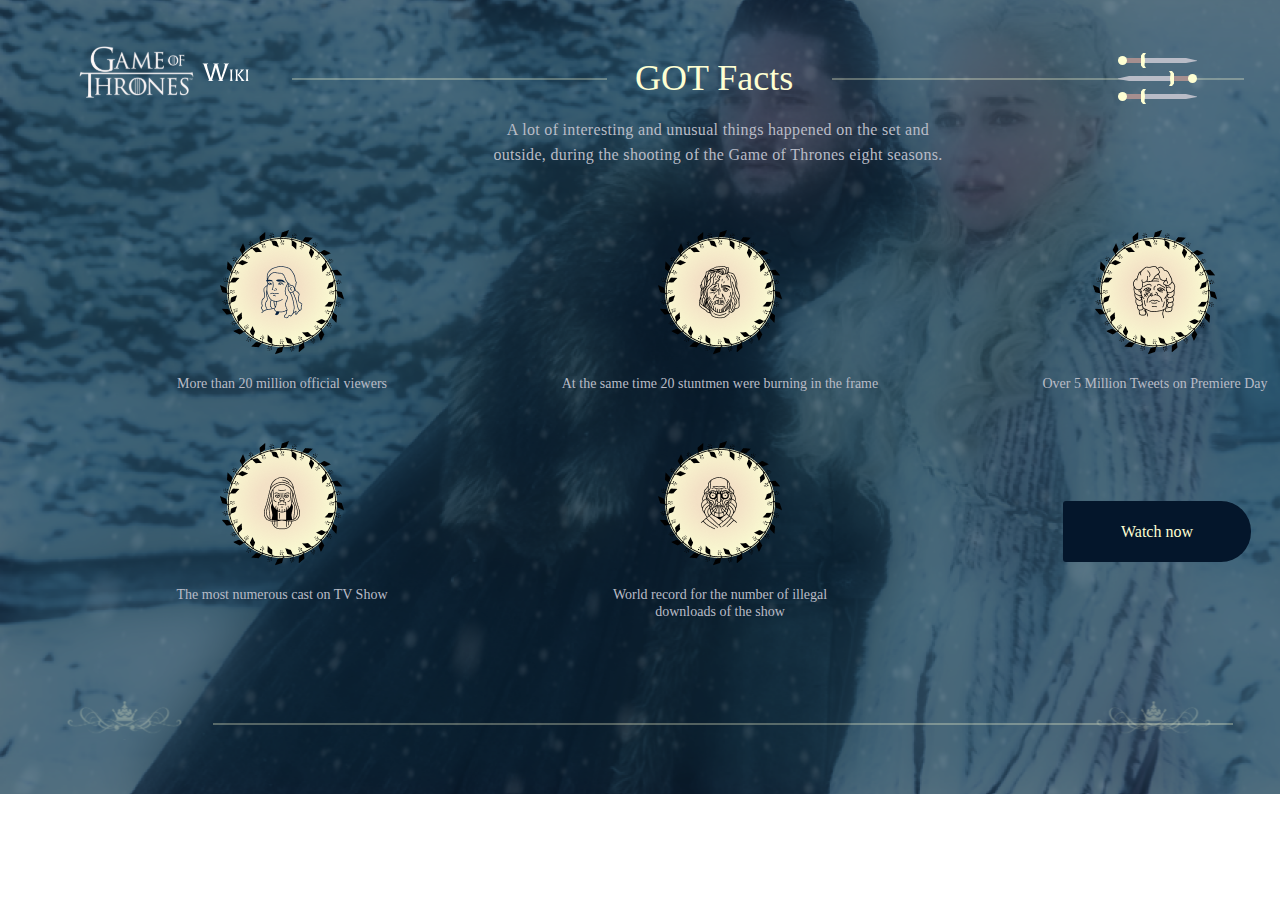
==== second_page/index.html @ d97a8790 "test commit" ====
<!DOCTYPE html>
<html lang="en">
<head>
    <meta charset="UTF-8">
    <meta name="viewport" content="width=device-width, initial-scale=1.0">
    <link rel="stylesheet" href="style/reset.css">
    <link rel="stylesheet" href="style/style.css">
    <title>Facts</title>
</head>
<body>

    <section class="second-page">
        <section class="header">
          <a href="index.html">  <img class="logo1" src="image/logo1.svg" alt="logo"> </a>
            <hr class="line">
            <p class="got_facts">GOT Facts</p>
            <hr class="line1">
            <img class="burger" src="image/burger.svg" alt="burger">
            <p class="description">A lot of interesting and unusual things happened on the set and <br> 
                outside, during the shooting of the Game of Thrones eight seasons.</p>
        </section>
         <section class="body">
             <div class="body_content">
             <div class="content">
                <img src="image/1.png" alt="1">
                <p>More than 20 million official viewers</p>
             </div>
            <div class="content">
                <img src="image/2.png" alt="2">
             <p>At the same time 20 stuntmen were burning in the frame</p>
            </div>
            <div class="content">
                <img src="image/3.png" alt="3">
             <p>Over 5 Million Tweets on Premiere Day</p>
            </div>
             <div class="content">
                <img src="image/4.png" alt="4">
                <p>The most numerous cast on TV Show</p>
             </div>
             <div class="content">
                <img src="image/5.png" alt="5">
                <p>World record for the number of illegal  <br>
                   downloads of the show</p>
             </div>
            </div>

            <button class="watch_now">Watch now</button>
             
         </section>   
         <footer>
                <img class="mask1" src="image/mask.svg" alt="mask">
                <hr class="line2">
                <img class="mask2" src="image/mask.svg" alt="mask">
         </footer>

    </section>
    
</body>
</html>
---- second_page/style/style.css ----
.second-page {
    background: url("../image/bg.png");
    width: 1440px;
    height: 794px;
    background-size: 1443px calc(100% + 94px);
    background-position-y: -60px ;
}

.header .logo1 {
    position: absolute;
    top:44px;
    left:72px;
}

.header .line {
position: absolute;
width: 313.35px;
left: 292px;
top: 70px;
opacity: 0.3;
border: 1px solid #FEFFD3;
}

.header .got_facts {
position: absolute;
left: 635px;
top: 60px;
font-size: 36px;
color: #FEFFD3;
}

.header .line1 {
position: absolute;
width: 410.15px;
left: 832px;
top: 70px;
opacity: 0.3;
border: 1px solid #FEFFD3;
}

.header .burger {
    position: absolute;
    right: 83px;
    top: 53px;
}

.header .description {
position: absolute;
width: 585.78px;
height: 56.71px;
left: 425.11px;
top: 117.56px;
font-size: 16px;
line-height: 156.23%;
text-align: center;
letter-spacing: 0.02em;
color: #B9BCC7;
}

.body .body_content .content {
    position: absolute;
}

.body .body_content .content:nth-child(1),
.body .body_content .content:nth-child(2),
.body .body_content .content:nth-child(3){

    top: 230px;    
}


.body .body_content .content:nth-child(4),
.body .body_content .content:nth-child(5) {
    top: 441px;
}

.body .body_content .content:nth-child(1),
.body .body_content .content:nth-child(4) {
    left:80px;
}

.body .body_content .content:nth-child(2),
.body .body_content .content:nth-child(5) {
    left:518px;
}

.body .body_content .content:nth-child(3) {
    left:953px;
}

.body .body_content .content img {
    padding:0 140px;
    }

.body .body_content .content p {
text-align: center;
padding: 17px;
font-size: 14px;
line-height: 17px;
text-align: center;
color: #B9BCC7;
}

.watch_now {
        position: absolute;
        left: 1063px;
        top: 501px;
        font-family: Montserrat;
        font-size: 16px;
        color: #FEFFD3;
        
        background: #04162B;
        border-radius: 3px 30px 30px 3px;
        width: 188px;
        height: 61px;
        border: none;

}

.mask1 {
position: absolute;
width: 127.34px;
height: 38.62px;
left: 60.58px;
top: 701px;

}


.mask2 {
    position: absolute;
    width: 127.34px;
    height: 38.62px;
    right: 63px;
    top: 701px; 
}

.line2 {
    position: absolute;
    width: 1018.88px;
    height: 0px;
    left: 212.56px;
    top: 715px;
    opacity: 0.3;
    border: 1px solid #FEFFD3;
}
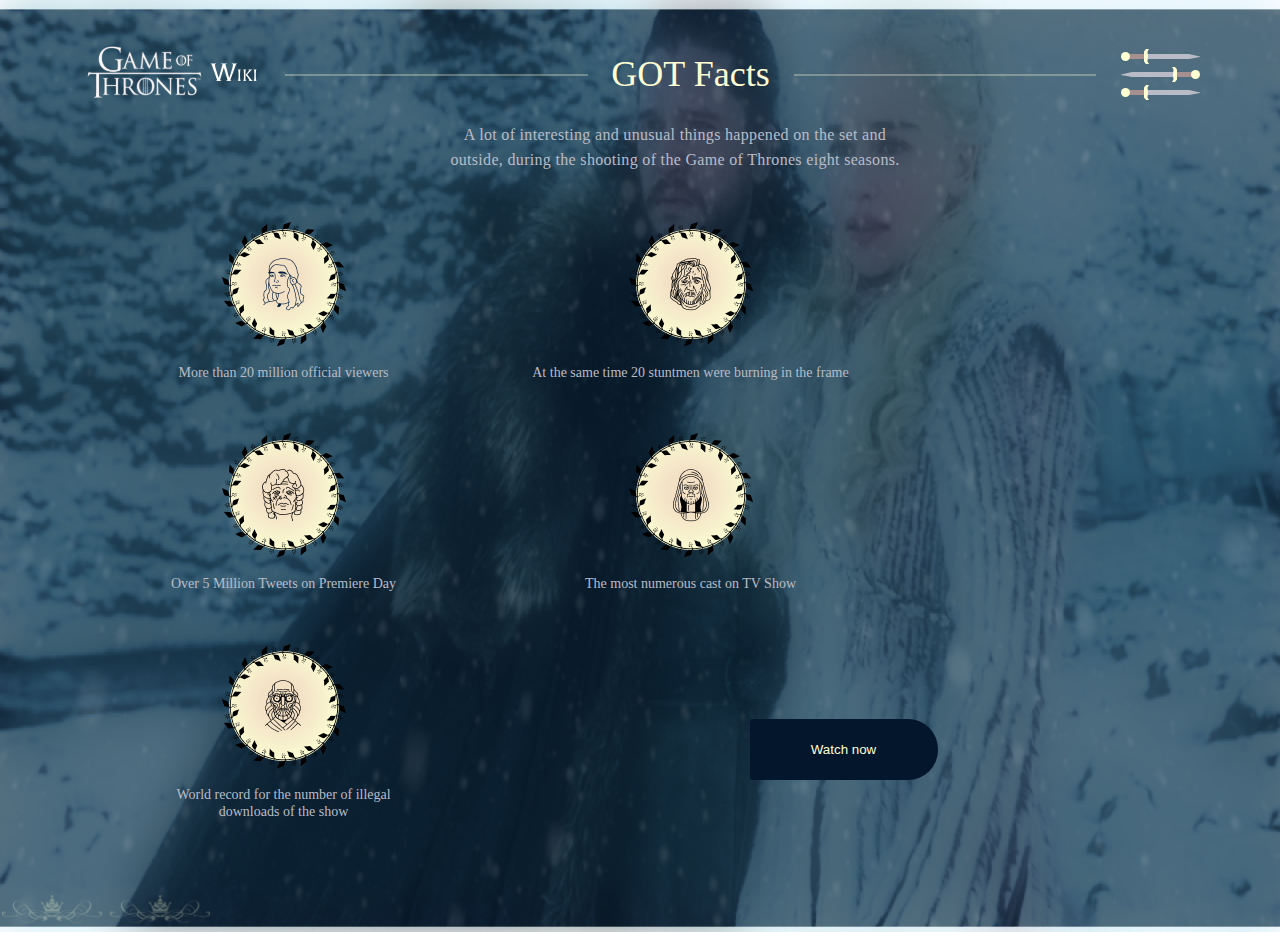
==== commit 2e2d8751: "test flex" ====
--- a/second_page/index.html
+++ b/second_page/index.html
@@ -1,59 +1,58 @@
 <!DOCTYPE html>
 <html lang="en">
-<head>
-    <meta charset="UTF-8">
-    <meta name="viewport" content="width=device-width, initial-scale=1.0">
-    <link rel="stylesheet" href="style/reset.css">
-    <link rel="stylesheet" href="style/style.css">
+  <head>
+    <meta charset="UTF-8" />
+    <meta name="viewport" content="width=device-width, initial-scale=1.0" />
+    <link rel="stylesheet" href="style/reset.css" />
+    <link rel="stylesheet" href="style/style.css" />
     <title>Facts</title>
-</head>
-<body>
+  </head>
+  <body>
+    <section class="second-page">
+      <section class="header">
+        <a href="index.html">
+          <img class="logo1" src="image/logo1.svg" alt="logo" />
+        </a>
+        <h1>GOT Facts</h1>
+        <img class="burger" src="image/burger.svg" alt="burger" />
+      </section>
+      <section class="body">
+        <p class="description">
+          A lot of interesting and unusual things happened on the set and <br />
+          outside, during the shooting of the Game of Thrones eight seasons.
+        </p>
+        <div class="body_content">
+          <div class="content">
+            <img src="image/1.png" alt="1" />
+            <p>More than 20 million official viewers</p>
+          </div>
+          <div class="content">
+            <img src="image/2.png" alt="2" />
+            <p>At the same time 20 stuntmen were burning in the frame</p>
+          </div>
+          <div class="content">
+            <img src="image/3.png" alt="3" />
+            <p>Over 5 Million Tweets on Premiere Day</p>
+          </div>
+          <div class="content">
+            <img src="image/4.png" alt="4" />
+            <p>The most numerous cast on TV Show</p>
+          </div>
+          <div class="content">
+            <img src="image/5.png" alt="5" />
+            <p>
+              World record for the number of illegal <br />
+              downloads of the show
+            </p>
+          </div>
 
-    <section class="second-page">
-        <section class="header">
-          <a href="index.html">  <img class="logo1" src="image/logo1.svg" alt="logo"> </a>
-            <hr class="line">
-            <p class="got_facts">GOT Facts</p>
-            <hr class="line1">
-            <img class="burger" src="image/burger.svg" alt="burger">
-            <p class="description">A lot of interesting and unusual things happened on the set and <br> 
-                outside, during the shooting of the Game of Thrones eight seasons.</p>
-        </section>
-         <section class="body">
-             <div class="body_content">
-             <div class="content">
-                <img src="image/1.png" alt="1">
-                <p>More than 20 million official viewers</p>
-             </div>
-            <div class="content">
-                <img src="image/2.png" alt="2">
-             <p>At the same time 20 stuntmen were burning in the frame</p>
-            </div>
-            <div class="content">
-                <img src="image/3.png" alt="3">
-             <p>Over 5 Million Tweets on Premiere Day</p>
-            </div>
-             <div class="content">
-                <img src="image/4.png" alt="4">
-                <p>The most numerous cast on TV Show</p>
-             </div>
-             <div class="content">
-                <img src="image/5.png" alt="5">
-                <p>World record for the number of illegal  <br>
-                   downloads of the show</p>
-             </div>
-            </div>
-
-            <button class="watch_now">Watch now</button>
-             
-         </section>   
-         <footer>
-                <img class="mask1" src="image/mask.svg" alt="mask">
-                <hr class="line2">
-                <img class="mask2" src="image/mask.svg" alt="mask">
-         </footer>
-
+          <button class="watch_now">Watch now</button>
+        </div>
+      </section>
+      <footer>
+        <img class="mask1" src="image/mask.svg" alt="mask" />
+        <img class="mask2" src="image/mask.svg" alt="mask" />
+      </footer>
     </section>
-    
-</body>
-</html>+  </body>
+</html>
--- a/second_page/style/style.css
+++ b/second_page/style/style.css
@@ -1,146 +1,96 @@
 .second-page {
-    background: url("../image/bg.png");
-    width: 1440px;
-    height: 794px;
-    background-size: 1443px calc(100% + 94px);
-    background-position-y: -60px ;
+  position: absolute;
+  background: url("../image/bg.png");
+  min-width: 100%;
+  min-height: 100%;
+  background-size: 100% calc(100% + 94px);
+  background-position-y: -60px;
 }
 
-.header .logo1 {
-    position: absolute;
-    top:44px;
-    left:72px;
+.header {
+  display: flex;
+  align-items: center;
+  justify-content: space-between;
+  padding: 44px 80px 18px;
 }
 
-.header .line {
-position: absolute;
-width: 313.35px;
-left: 292px;
-top: 70px;
-opacity: 0.3;
-border: 1px solid #FEFFD3;
+.header h1 {
+  position: relative;
+  width: 100%;
+  margin: 0 25px;
+  text-align: center;
+  font-family: Roboto;
+  font-style: normal;
+  font-weight: normal;
+  font-size: 36px;
+  color: #feffd3;
 }
 
-.header .got_facts {
-position: absolute;
-left: 635px;
-top: 60px;
-font-size: 36px;
-color: #FEFFD3;
+.header h1:after {
+  position: absolute;
+  content: "";
+  top: 18px;
+  left: 0;
+  opacity: 0.3;
+  width: calc((100% - 210px) / 2);
+  border: 1px solid #feffd3;
 }
 
-.header .line1 {
-position: absolute;
-width: 410.15px;
-left: 832px;
-top: 70px;
-opacity: 0.3;
-border: 1px solid #FEFFD3;
+.header h1:before {
+  position: absolute;
+  content: "";
+  top: 18px;
+  right: 0;
+  opacity: 0.3;
+  width: calc((100% - 210px) / 2);
+  border: 1px solid #feffd3;
 }
 
-.header .burger {
-    position: absolute;
-    right: 83px;
-    top: 53px;
+.body {
+  margin: 0 80px 0;
 }
 
-.header .description {
-position: absolute;
-width: 585.78px;
-height: 56.71px;
-left: 425.11px;
-top: 117.56px;
-font-size: 16px;
-line-height: 156.23%;
-text-align: center;
-letter-spacing: 0.02em;
-color: #B9BCC7;
+.body .description {
+  text-align: center;
+  width: 585.78px;
+  padding-left: 70px;
+  margin: 0 auto;
+  font-weight: 500;
+  font-size: 16px;
+  line-height: 25px;
+  letter-spacing: 0.02em;
+  color: #b9bcc7;
+}
+
+.body .body_content {
+  display: flex;
+  flex-wrap: wrap;
+  margin: 50px 0 40px;
 }
 
 .body .body_content .content {
-    position: absolute;
+  width: 361px;
+  height: 196px;
+  display: flex;
+  flex-direction: column;
+  align-items: center;
+  margin: 0 23px 15px;
 }
 
-.body .body_content .content:nth-child(1),
-.body .body_content .content:nth-child(2),
-.body .body_content .content:nth-child(3){
-
-    top: 230px;    
-}
-
-
-.body .body_content .content:nth-child(4),
-.body .body_content .content:nth-child(5) {
-    top: 441px;
-}
-
-.body .body_content .content:nth-child(1),
-.body .body_content .content:nth-child(4) {
-    left:80px;
-}
-
-.body .body_content .content:nth-child(2),
-.body .body_content .content:nth-child(5) {
-    left:518px;
-}
-
-.body .body_content .content:nth-child(3) {
-    left:953px;
-}
-
-.body .body_content .content img {
-    padding:0 140px;
-    }
-
 .body .body_content .content p {
-text-align: center;
-padding: 17px;
-font-size: 14px;
-line-height: 17px;
-text-align: center;
-color: #B9BCC7;
+  margin-top: 17px;
+  font-size: 14px;
+  line-height: 17px;
+  color: #b9bcc7;
+  text-align: center;
 }
 
 .watch_now {
-        position: absolute;
-        left: 1063px;
-        top: 501px;
-        font-family: Montserrat;
-        font-size: 16px;
-        color: #FEFFD3;
-        
-        background: #04162B;
-        border-radius: 3px 30px 30px 3px;
-        width: 188px;
-        height: 61px;
-        border: none;
-
+  margin: auto;
+  background: #04162b;
+  border-radius: 3px 30px 30px 3px;
+  width: 188px;
+  height: 61px;
+  border: none;
+  color: #feffd3;
 }
-
-.mask1 {
-position: absolute;
-width: 127.34px;
-height: 38.62px;
-left: 60.58px;
-top: 701px;
-
-}
-
-
-.mask2 {
-    position: absolute;
-    width: 127.34px;
-    height: 38.62px;
-    right: 63px;
-    top: 701px; 
-}
-
-.line2 {
-    position: absolute;
-    width: 1018.88px;
-    height: 0px;
-    left: 212.56px;
-    top: 715px;
-    opacity: 0.3;
-    border: 1px solid #FEFFD3;
-}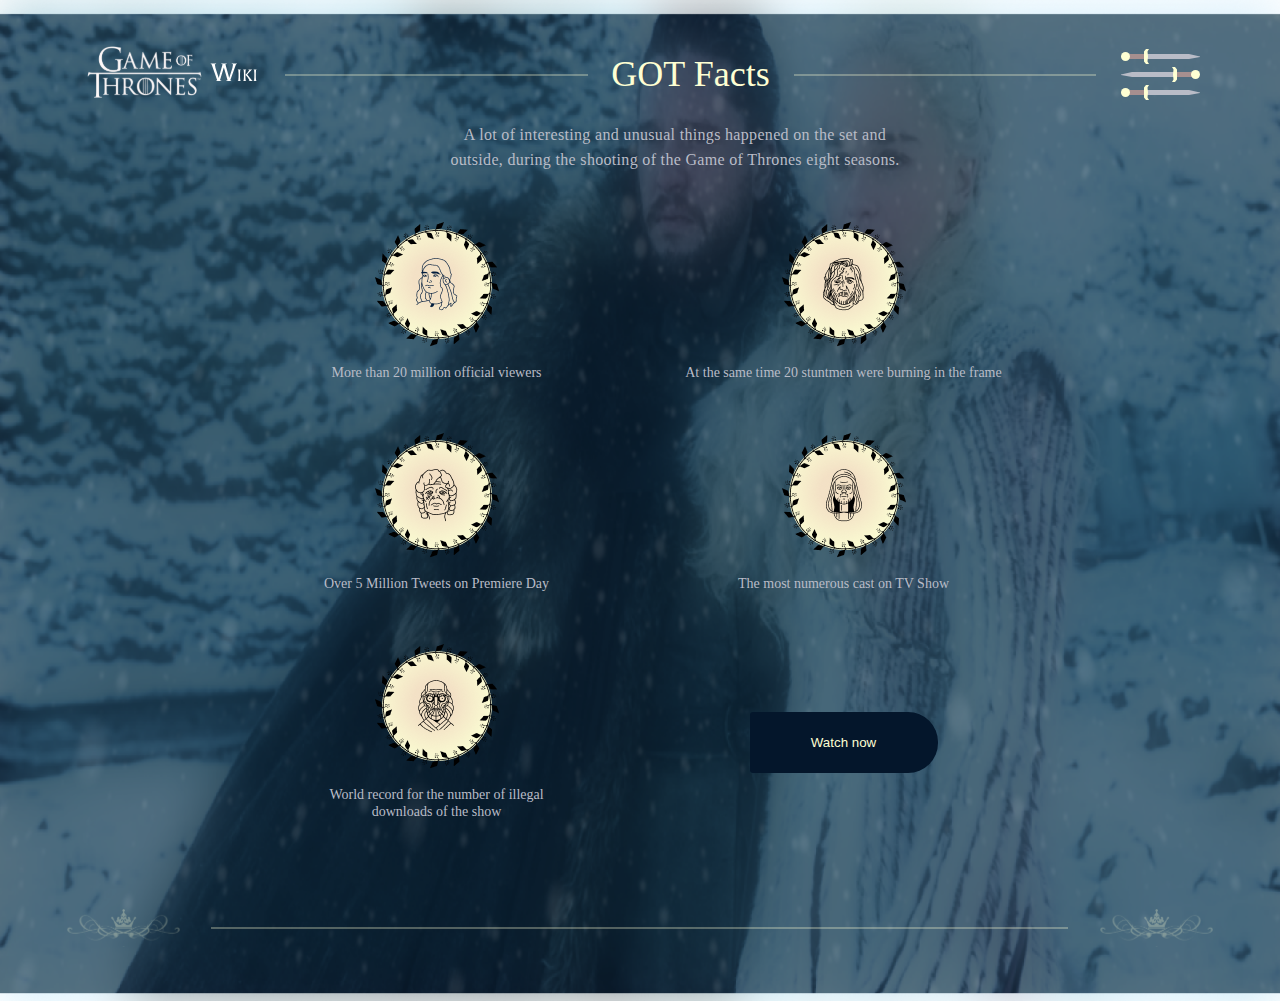
==== commit 5e7a29b3: "test flex" ====
--- a/second_page/index.html
+++ b/second_page/index.html
@@ -45,13 +45,14 @@
               downloads of the show
             </p>
           </div>
-
-          <button class="watch_now">Watch now</button>
+          <div class="content">
+            <button class="watch_now">Watch now</button>
+          </div>
         </div>
       </section>
       <footer>
-        <img class="mask1" src="image/mask.svg" alt="mask" />
-        <img class="mask2" src="image/mask.svg" alt="mask" />
+        <img src="image/mask.svg" alt="mask" />
+        <img src="image/mask.svg" alt="mask" />
       </footer>
     </section>
   </body>
--- a/second_page/style/style.css
+++ b/second_page/style/style.css
@@ -66,6 +66,7 @@
   display: flex;
   flex-wrap: wrap;
   margin: 50px 0 40px;
+  justify-content: center;
 }
 
 .body .body_content .content {
@@ -85,7 +86,7 @@
   text-align: center;
 }
 
-.watch_now {
+.body .watch_now {
   margin: auto;
   background: #04162b;
   border-radius: 3px 30px 30px 3px;
@@ -94,3 +95,26 @@
   border: none;
   color: #feffd3;
 }
+
+footer {
+  position: relative;
+  bottom: 0;
+  display: flex;
+  justify-content: space-between;
+  margin: 54px 60px;
+}
+
+footer img {
+  width: 127px;
+  height: 38px;
+}
+
+footer:after {
+  position: absolute;
+  content: "";
+  opacity: 0.3;
+  top: 18px;
+  left: 151px;
+  border: 1px solid #feffd3;
+  width: calc(100% - 305px);
+}
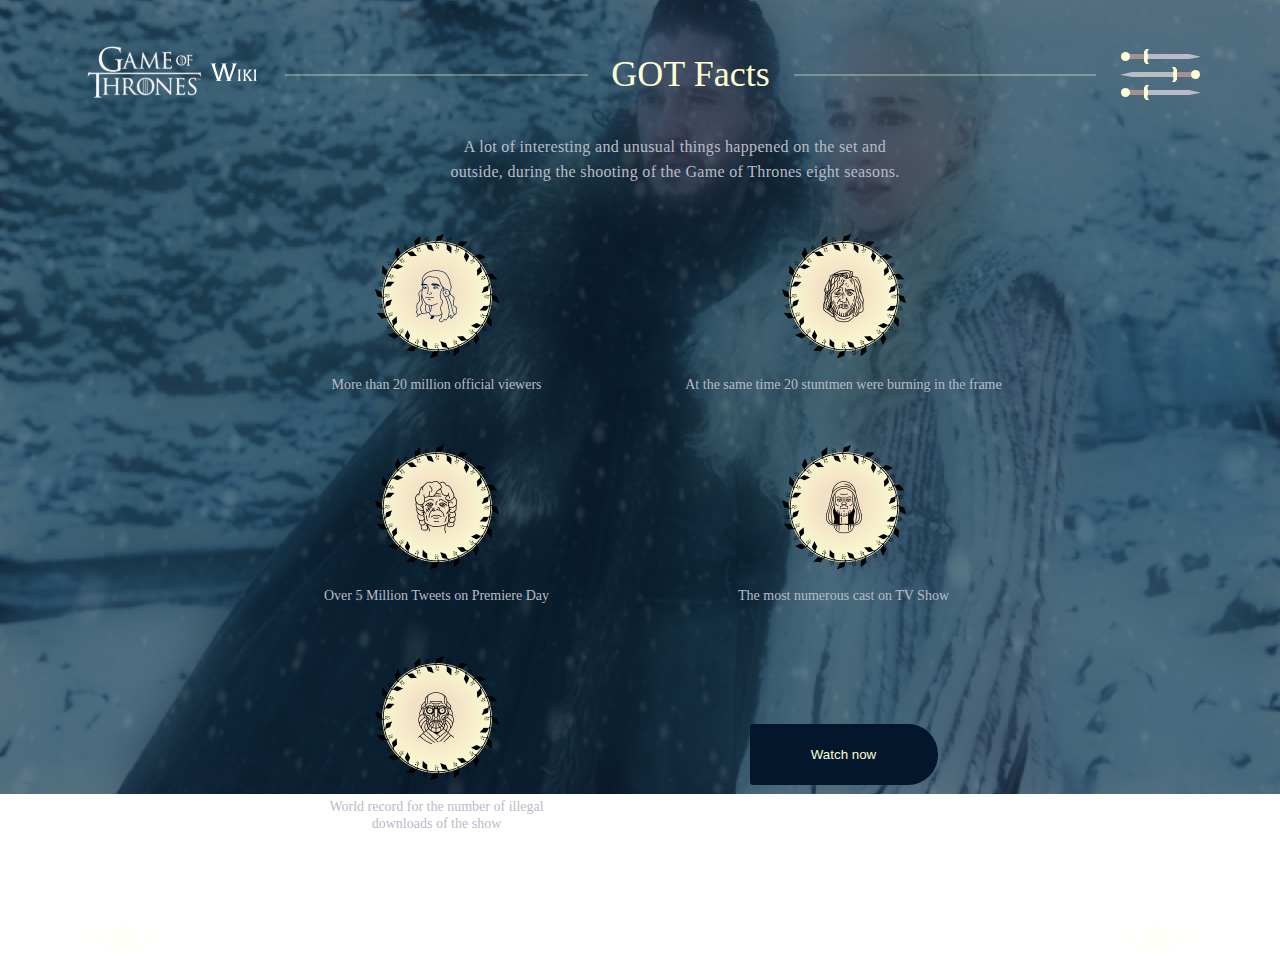
==== commit cd0082d6: "test scss" ====
--- a/second_page/index.html
+++ b/second_page/index.html
@@ -3,8 +3,8 @@
   <head>
     <meta charset="UTF-8" />
     <meta name="viewport" content="width=device-width, initial-scale=1.0" />
-    <link rel="stylesheet" href="style/reset.css" />
-    <link rel="stylesheet" href="style/style.css" />
+    <link rel="stylesheet" href="style/css/reset.css" />
+    <link rel="stylesheet" href="style/css/style.css" />
     <title>Facts</title>
   </head>
   <body>
--- a/second_page/style/css/style.css
+++ b/second_page/style/css/style.css
@@ -0,0 +1,108 @@
+.second-page {
+  background: url("../../image/bg.png") no-repeat;
+  max-width: 1443px;
+  max-height: 794px;
+  background-size: 100% calc(100% + 94px);
+  background-position-y: -60px;
+}
+.second-page .header {
+  display: flex;
+  align-items: center;
+  justify-content: space-between;
+  padding: 44px 80px 18px;
+}
+.second-page .header h1 {
+  position: relative;
+  width: 100%;
+  margin: 0 25px;
+  text-align: center;
+  font-family: Roboto;
+  font-style: normal;
+  font-weight: normal;
+  font-size: 36px;
+  color: #feffd3;
+}
+.second-page .header h1:after {
+  position: absolute;
+  content: "";
+  top: 18px;
+  left: 0;
+  opacity: 0.3;
+  width: calc((100% - 210px) / 2);
+  border: 1px solid #feffd3;
+}
+.second-page .header h1:before {
+  position: absolute;
+  content: "";
+  top: 18px;
+  right: 0;
+  opacity: 0.3;
+  width: calc((100% - 210px) / 2);
+  border: 1px solid #feffd3;
+}
+.second-page .body {
+  margin: 12px 80px 0;
+}
+.second-page .body .description {
+  text-align: center;
+  width: 585.78px;
+  padding-left: 70px;
+  margin: 0 auto;
+  font-weight: 500;
+  font-size: 16px;
+  line-height: 25px;
+  letter-spacing: 0.02em;
+  color: #b9bcc7;
+}
+.second-page .body .body_content {
+  display: flex;
+  flex-wrap: wrap;
+  margin: 50px 0 40px;
+  justify-content: center;
+}
+.second-page .body .body_content .content {
+  width: 361px;
+  height: 196px;
+  display: flex;
+  flex-direction: column;
+  align-items: center;
+  margin: 0 23px 15px;
+}
+.second-page .body .body_content .content p {
+  margin-top: 17px;
+  font-size: 14px;
+  line-height: 17px;
+  color: #b9bcc7;
+  text-align: center;
+}
+.second-page .body .watch_now {
+  margin: auto;
+  background: #04162b;
+  border-radius: 3px 30px 30px 3px;
+  width: 188px;
+  height: 61px;
+  border: none;
+  color: #feffd3;
+}
+.second-page footer {
+  position: relative;
+  bottom: 0;
+  display: flex;
+  justify-content: space-between;
+  margin: 54px 60px;
+}
+.second-page footer img {
+  width: 127px;
+  height: 38px;
+}
+.second-page footer:after {
+  position: absolute;
+  content: "";
+  opacity: 0.3;
+  top: 18px;
+  left: 151px;
+  border: 1px solid #feffd3;
+  width: calc(100% - 305px);
+}
+
+/*# sourceMappingURL=style.css.map */
